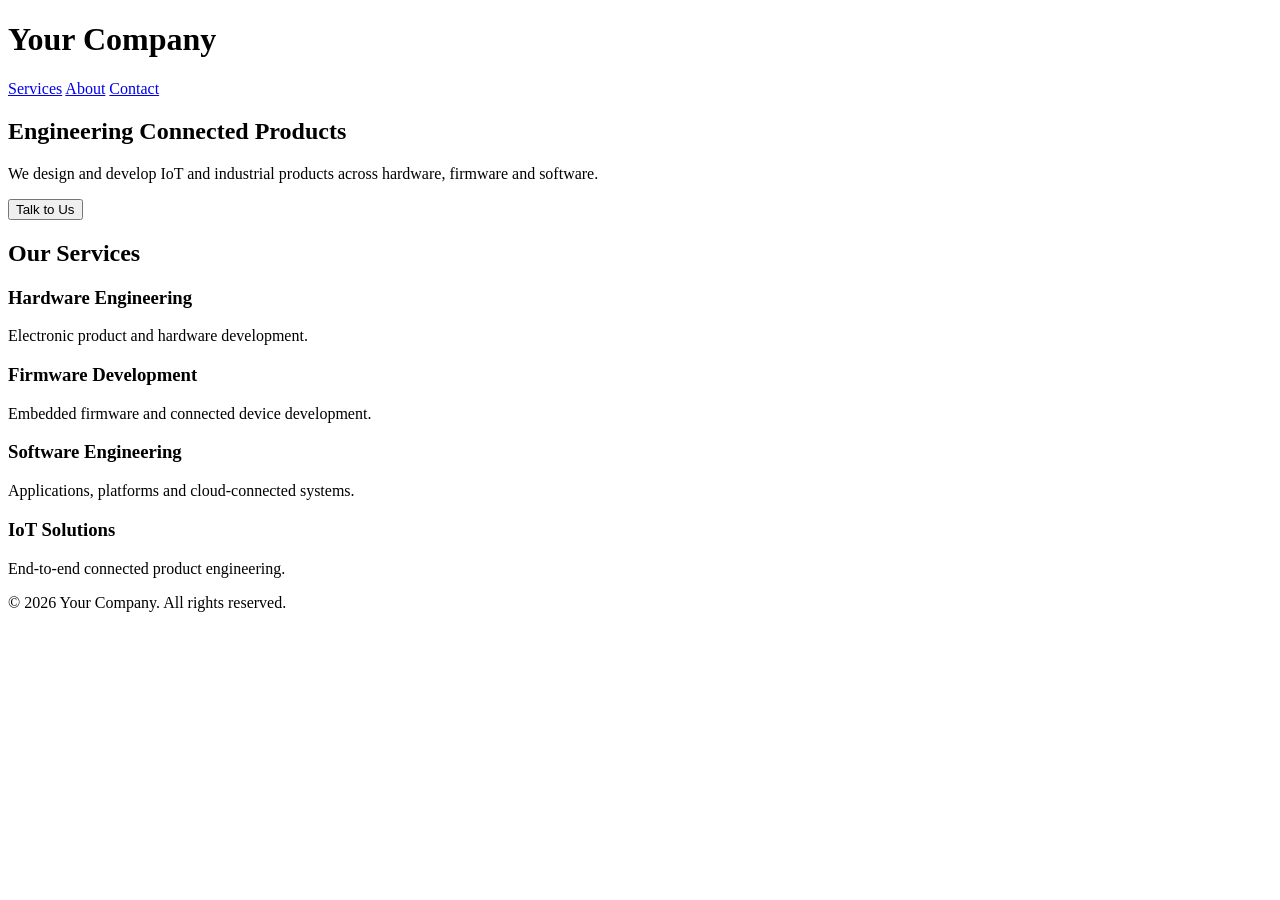
==== index.html @ 6c0aecd8 "Initial company website" ====
<!DOCTYPE html>
<html lang="en">
<head>
    <meta charset="UTF-8">
    <meta name="viewport" content="width=device-width, initial-scale=1.0">
    <title>Your Company | IoT & Product Engineering</title>
</head>

<body>

    <header>
        <h1>Your Company</h1>
        <nav>
            <a href="#services">Services</a>
            <a href="#about">About</a>
            <a href="#contact">Contact</a>
        </nav>
    </header>

    <main>

        <section>
            <h2>Engineering Connected Products</h2>

            <p>
                We design and develop IoT and industrial products
                across hardware, firmware and software.
            </p>

            <button>Talk to Us</button>
        </section>

        <section id="services">
            <h2>Our Services</h2>

            <div>
                <h3>Hardware Engineering</h3>
                <p>Electronic product and hardware development.</p>
            </div>

            <div>
                <h3>Firmware Development</h3>
                <p>Embedded firmware and connected device development.</p>
            </div>

            <div>
                <h3>Software Engineering</h3>
                <p>Applications, platforms and cloud-connected systems.</p>
            </div>

            <div>
                <h3>IoT Solutions</h3>
                <p>End-to-end connected product engineering.</p>
            </div>
        </section>

    </main>

    <footer>
        <p>© 2026 Your Company. All rights reserved.</p>
    </footer>

</body>
</html>
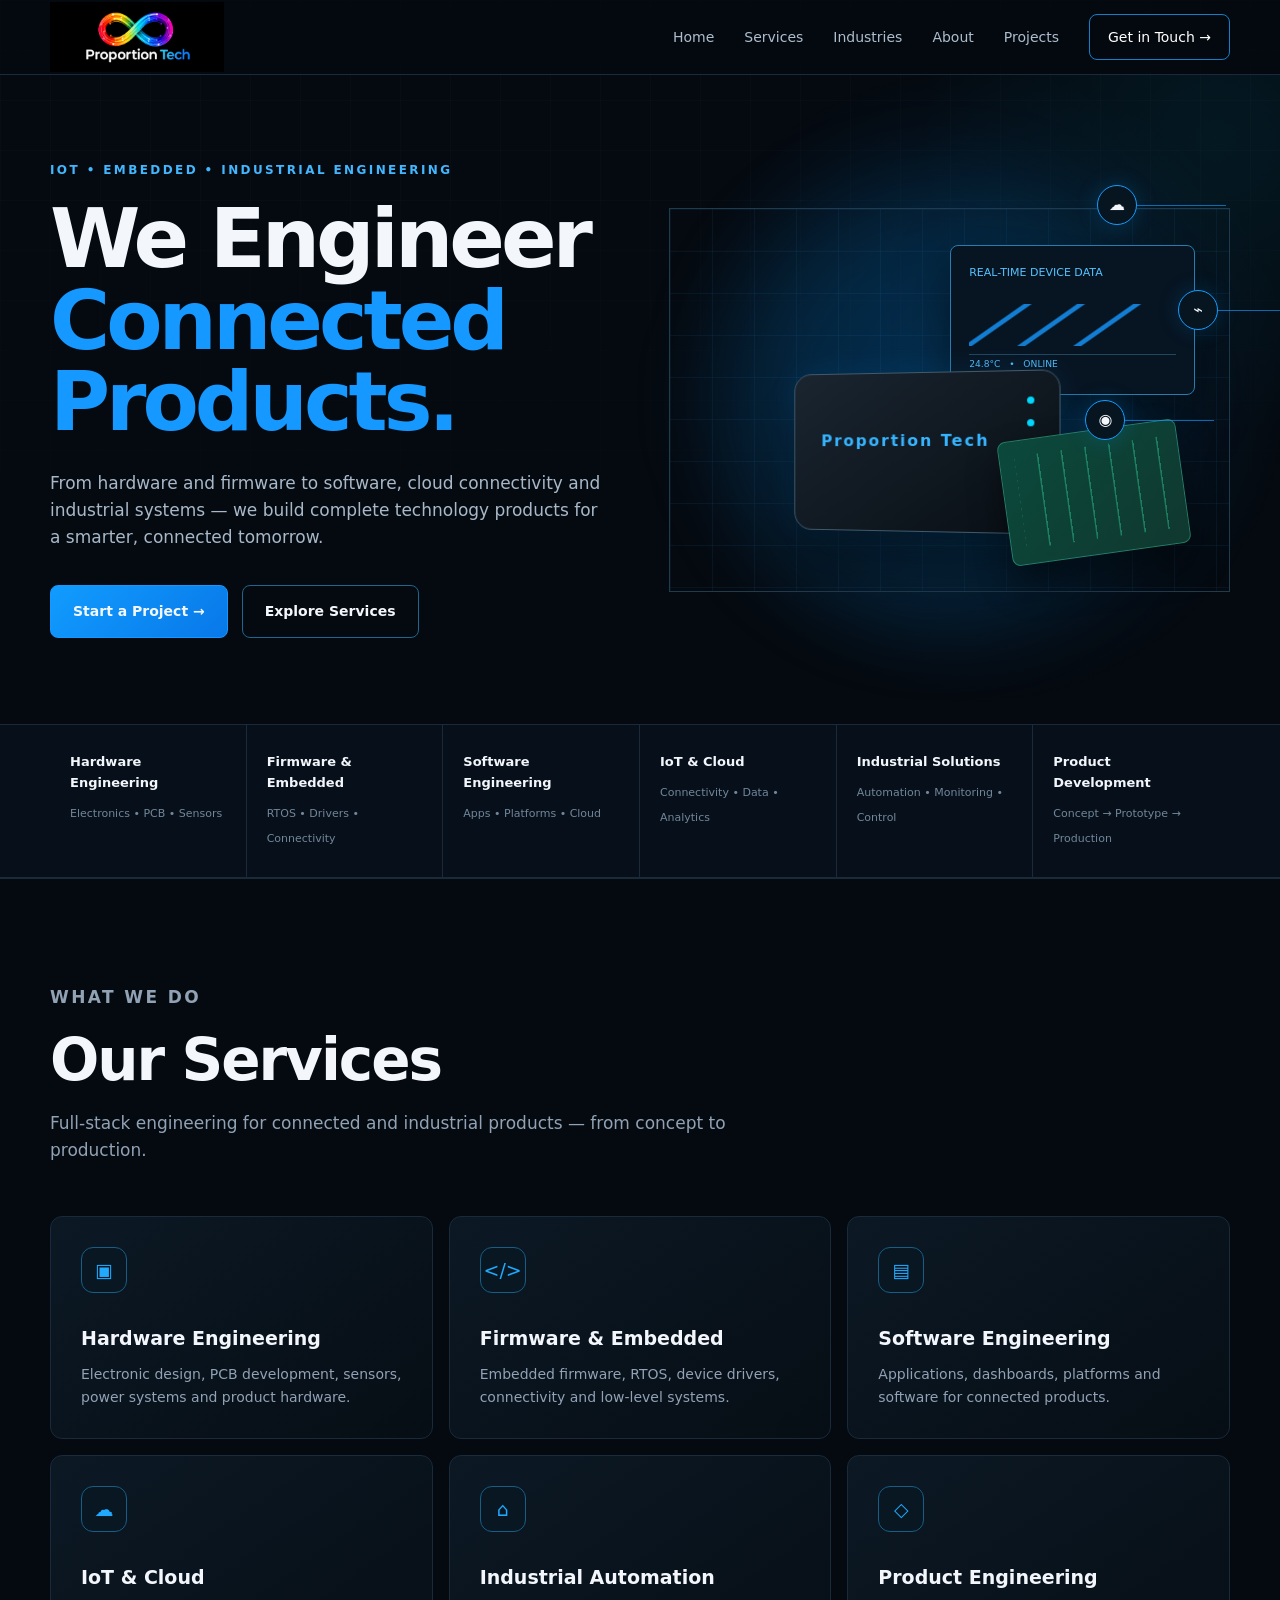
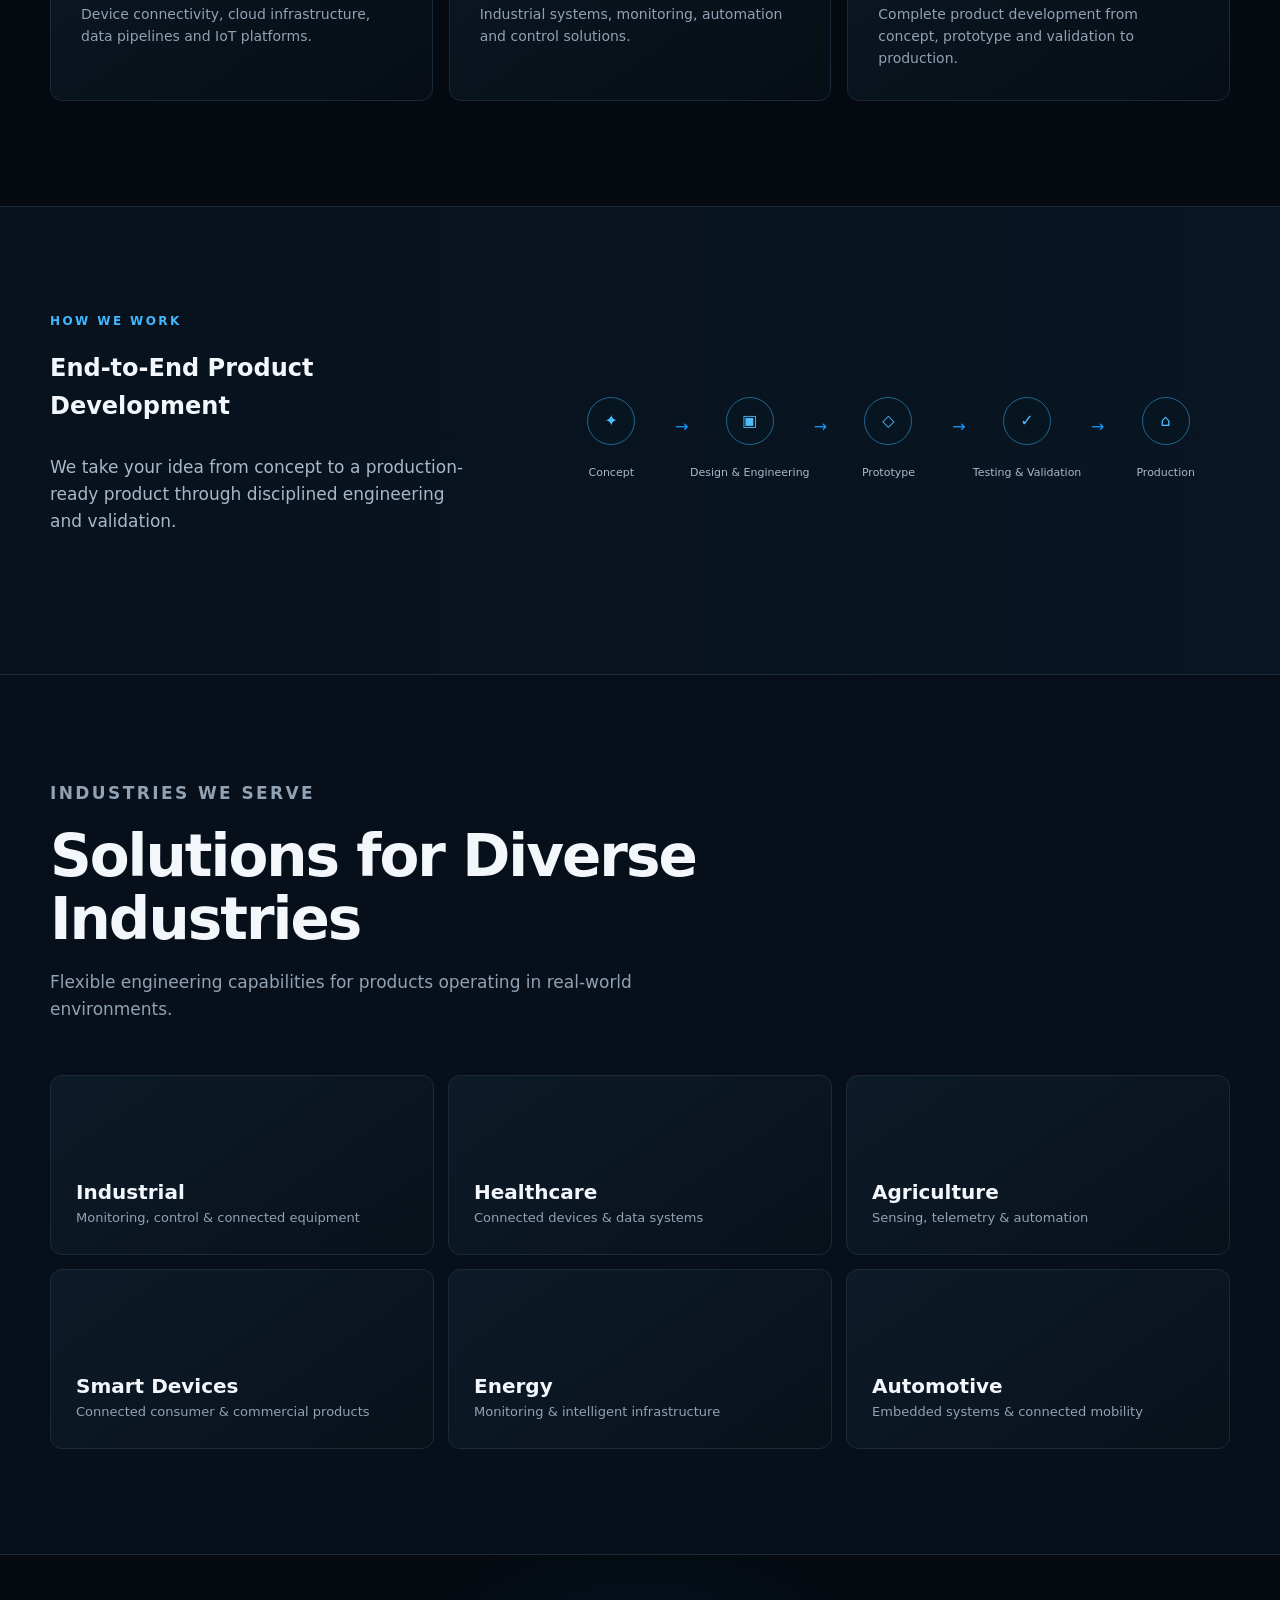
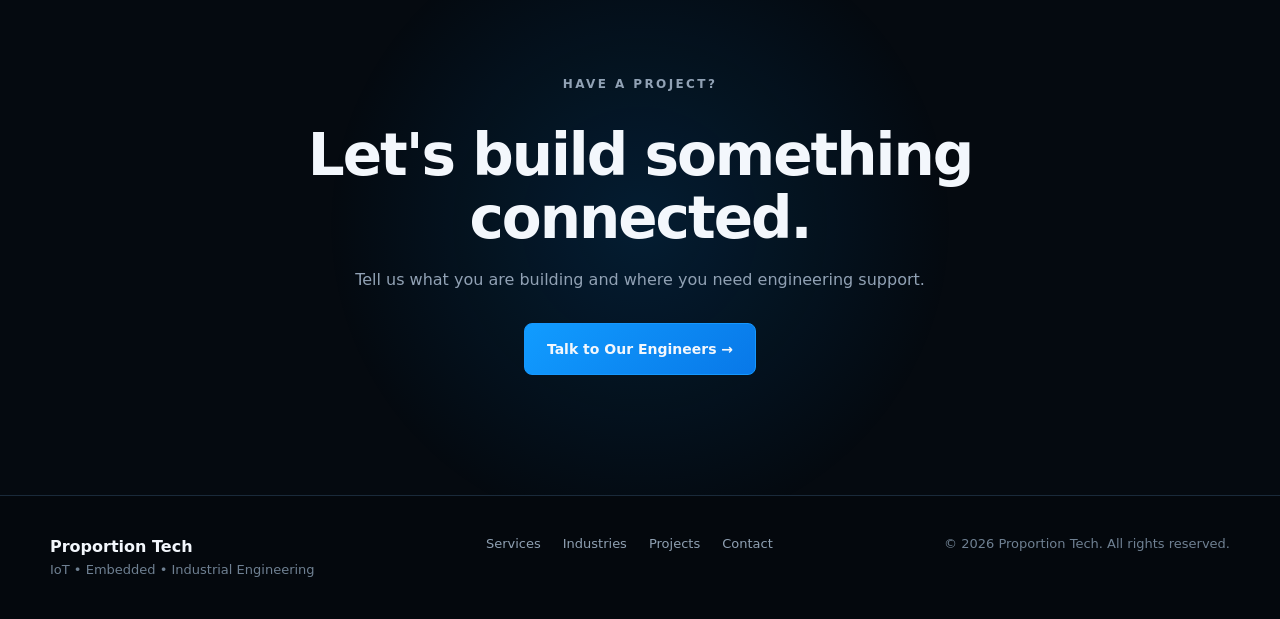
==== commit 0e4b1674: "Added Some Colors and structures" ====
--- a/index.html
+++ b/index.html
@@ -1,64 +1,82 @@
-<!DOCTYPE html>
-<html lang="en">
-<head>
-    <meta charset="UTF-8">
-    <meta name="viewport" content="width=device-width, initial-scale=1.0">
-    <title>Your Company | IoT & Product Engineering</title>
-</head>
+<!doctype html>
+<html lang="en"><head>
+<meta charset="utf-8"><meta name="viewport" content="width=device-width,initial-scale=1">
+<title>Proportion Tech | IoT & Industrial Engineering</title>
+<meta name="description" content="Proportion Tech engineers connected products across hardware, embedded firmware, software, IoT cloud and industrial systems.">
+<link rel="stylesheet" href="css/style.css">
+</head><body>
+<header class="navbar">
+  <div class="container nav-inner">
+    <a class="logo" href="index.html"><img src="assets/ProportionTech_Logo.png" alt="Proportion Tech"></a>
+    <button class="menu-btn" aria-label="Open menu">☰</button>
+    <nav class="nav-links">
+      <a href="index.html">Home</a>
+      <a href="services.html">Services</a>
+      <a href="industries.html">Industries</a>
+      <a href="about.html">About</a>
+      <a href="projects.html">Projects</a>
+      <a href="contact.html" class="nav-cta">Get in Touch →</a>
+    </nav>
+  </div>
+</header>
+<main>
+<section class="hero"><div class="container hero-grid">
+  <div>
+    <p class="eyebrow">IoT • Embedded • Industrial Engineering</p>
+    <h1>We Engineer<br><span>Connected Products.</span></h1>
+    <p class="hero-copy">From hardware and firmware to software, cloud connectivity and industrial systems — we build complete technology products for a smarter, connected tomorrow.</p>
+    <div class="buttons"><a class="btn primary" href="contact.html">Start a Project →</a><a class="btn secondary" href="services.html">Explore Services</a></div>
+  </div>
+  <div class="hero-art" aria-hidden="true">
+    <div class="art-glow"></div><div class="art-grid"></div>
+    <div class="screen">REAL-TIME DEVICE DATA<div class="chart"></div><small>24.8°C &nbsp; • &nbsp; ONLINE</small></div>
+    <div class="device"></div><div class="pcb"></div>
+    <div class="node n1">☁</div><div class="node n2">⌁</div><div class="node n3">◉</div>
+  </div>
+</div></section>
 
-<body>
+<section class="capabilities"><div class="container cap-grid">
+  <div class="cap"><strong>Hardware Engineering</strong><span>Electronics • PCB • Sensors</span></div>
+  <div class="cap"><strong>Firmware & Embedded</strong><span>RTOS • Drivers • Connectivity</span></div>
+  <div class="cap"><strong>Software Engineering</strong><span>Apps • Platforms • Cloud</span></div>
+  <div class="cap"><strong>IoT & Cloud</strong><span>Connectivity • Data • Analytics</span></div>
+  <div class="cap"><strong>Industrial Solutions</strong><span>Automation • Monitoring • Control</span></div>
+  <div class="cap"><strong>Product Development</strong><span>Concept → Prototype → Production</span></div>
+</div></section>
 
-    <header>
-        <h1>Your Company</h1>
-        <nav>
-            <a href="#services">Services</a>
-            <a href="#about">About</a>
-            <a href="#contact">Contact</a>
-        </nav>
-    </header>
+<section class="section"><div class="container">
+  <div class="section-head"><p class="eyebrow">What We Do</p><h2>Our Services</h2><p>Full-stack engineering for connected and industrial products — from concept to production.</p></div>
+  <div class="services-grid">
+    <article class="service"><div class="icon">▣</div><h3>Hardware Engineering</h3><p>Electronic design, PCB development, sensors, power systems and product hardware.</p></article>
+    <article class="service"><div class="icon">&lt;/&gt;</div><h3>Firmware & Embedded</h3><p>Embedded firmware, RTOS, device drivers, connectivity and low-level systems.</p></article>
+    <article class="service"><div class="icon">▤</div><h3>Software Engineering</h3><p>Applications, dashboards, platforms and software for connected products.</p></article>
+    <article class="service"><div class="icon">☁</div><h3>IoT & Cloud</h3><p>Device connectivity, cloud infrastructure, data pipelines and IoT platforms.</p></article>
+    <article class="service"><div class="icon">⌂</div><h3>Industrial Automation</h3><p>Industrial systems, monitoring, automation and control solutions.</p></article>
+    <article class="service"><div class="icon">◇</div><h3>Product Engineering</h3><p>Complete product development from concept, prototype and validation to production.</p></article>
+  </div>
+</div></section>
 
-    <main>
+<section class="section process"><div class="container process-grid">
+  <div><p class="eyebrow">How We Work</p><h2>End-to-End Product Development</h2><p class="hero-copy">We take your idea from concept to a production-ready product through disciplined engineering and validation.</p></div>
+  <div class="steps">
+    <div class="step"><div class="step-icon">✦</div><span>Concept</span></div><div class="step"><div class="step-icon">▣</div><span>Design & Engineering</span></div><div class="step"><div class="step-icon">◇</div><span>Prototype</span></div><div class="step"><div class="step-icon">✓</div><span>Testing & Validation</span></div><div class="step"><div class="step-icon">⌂</div><span>Production</span></div>
+  </div>
+</div></section>
 
-        <section>
-            <h2>Engineering Connected Products</h2>
+<section class="section industries"><div class="container">
+  <div class="section-head"><p class="eyebrow">Industries We Serve</p><h2>Solutions for Diverse Industries</h2><p>Flexible engineering capabilities for products operating in real-world environments.</p></div>
+  <div class="industry-grid">
+    <div class="industry"><strong>Industrial</strong><span>Monitoring, control & connected equipment</span></div><div class="industry"><strong>Healthcare</strong><span>Connected devices & data systems</span></div><div class="industry"><strong>Agriculture</strong><span>Sensing, telemetry & automation</span></div><div class="industry"><strong>Smart Devices</strong><span>Connected consumer & commercial products</span></div><div class="industry"><strong>Energy</strong><span>Monitoring & intelligent infrastructure</span></div><div class="industry"><strong>Automotive</strong><span>Embedded systems & connected mobility</span></div>
+  </div>
+</div></section>
 
-            <p>
-                We design and develop IoT and industrial products
-                across hardware, firmware and software.
-            </p>
-
-            <button>Talk to Us</button>
-        </section>
-
-        <section id="services">
-            <h2>Our Services</h2>
-
-            <div>
-                <h3>Hardware Engineering</h3>
-                <p>Electronic product and hardware development.</p>
-            </div>
-
-            <div>
-                <h3>Firmware Development</h3>
-                <p>Embedded firmware and connected device development.</p>
-            </div>
-
-            <div>
-                <h3>Software Engineering</h3>
-                <p>Applications, platforms and cloud-connected systems.</p>
-            </div>
-
-            <div>
-                <h3>IoT Solutions</h3>
-                <p>End-to-end connected product engineering.</p>
-            </div>
-        </section>
-
-    </main>
-
-    <footer>
-        <p>© 2026 Your Company. All rights reserved.</p>
-    </footer>
-
-</body>
-</html>+<section class="cta"><div class="container"><p class="eyebrow">Have a Project?</p><h2>Let's build something<br>connected.</h2><p>Tell us what you are building and where you need engineering support.</p><a class="btn primary" href="contact.html">Talk to Our Engineers →</a></div></section>
+</main><footer>
+  <div class="container footer-grid">
+    <div><strong>Proportion Tech</strong><p>IoT • Embedded • Industrial Engineering</p></div>
+    <div class="footer-links">
+      <a href="services.html">Services</a><a href="industries.html">Industries</a><a href="projects.html">Projects</a><a href="contact.html">Contact</a>
+    </div>
+    <p>© <span data-year></span> Proportion Tech. All rights reserved.</p>
+  </div>
+</footer><script src="js/script.js"></script></body></html>
--- a/css/style.css
+++ b/css/style.css
@@ -0,0 +1,103 @@
+
+:root{
+  --bg:#050a10;
+  --bg2:#08111b;
+  --panel:#0b1520;
+  --panel2:#0d1a27;
+  --line:#1a2a3a;
+  --text:#f3f7fc;
+  --muted:#91a2b5;
+  --blue:#1598ff;
+  --cyan:#00c7ff;
+  --max:1180px;
+}
+*{box-sizing:border-box;margin:0;padding:0}
+html{scroll-behavior:smooth}
+body{font-family:Inter,ui-sans-serif,system-ui,-apple-system,BlinkMacSystemFont,"Segoe UI",Arial,sans-serif;background:var(--bg);color:var(--text);line-height:1.6}
+body:before{content:"";position:fixed;inset:0;pointer-events:none;background-image:linear-gradient(rgba(255,255,255,.018) 1px,transparent 1px),linear-gradient(90deg,rgba(255,255,255,.018) 1px,transparent 1px);background-size:50px 50px;mask-image:linear-gradient(to bottom,black,transparent 75%);z-index:-1}
+a{text-decoration:none;color:inherit}
+img{max-width:100%;display:block}
+.container{width:min(var(--max),calc(100% - 48px));margin:auto}
+.eyebrow{color:#42b7ff;font-size:12px;font-weight:800;letter-spacing:2.4px;text-transform:uppercase;margin-bottom:18px}
+.section{padding:105px 0;border-top:1px solid var(--line)}
+.section-head{max-width:700px;margin-bottom:52px}
+.section-head h2,.about-copy h2,.cta h2{font-size:clamp(36px,5vw,58px);line-height:1.08;letter-spacing:-2px;margin-bottom:18px}
+.section-head p,.about-copy p{color:var(--muted);font-size:17px}
+.navbar{position:sticky;top:0;z-index:50;background:rgba(5,10,16,.82);backdrop-filter:blur(16px);border-bottom:1px solid var(--line)}
+.nav-inner{height:74px;display:flex;align-items:center;justify-content:space-between}
+.logo{width:174px}
+.nav-links{display:flex;align-items:center;gap:30px}
+.nav-links a{font-size:14px;color:#aebdcd;transition:.25s}
+.nav-links a:hover,.nav-links a.active{color:#fff}
+.nav-cta{padding:11px 18px;border:1px solid #137fca;border-radius:8px;color:#fff!important}
+.menu-btn{display:none;background:none;border:0;color:#fff;font-size:26px}
+.hero{min-height:650px;display:flex;align-items:center;position:relative;overflow:hidden;border-bottom:1px solid var(--line);background:radial-gradient(circle at 76% 48%,rgba(0,142,255,.18),transparent 31%),radial-gradient(circle at 95% 10%,rgba(0,199,255,.08),transparent 22%)}
+.hero-grid{display:grid;grid-template-columns:1fr 1.05fr;gap:45px;align-items:center}
+.hero h1{font-size:clamp(52px,6.5vw,82px);line-height:.99;letter-spacing:-4px;max-width:700px}
+.hero h1 span{color:#1598ff}
+.hero-copy{color:#a8b8c9;font-size:17px;max-width:590px;margin:28px 0 34px}
+.buttons{display:flex;gap:14px;flex-wrap:wrap}
+.btn{display:inline-flex;align-items:center;gap:12px;padding:14px 22px;border-radius:8px;border:1px solid #21658d;font-weight:750;font-size:14px;transition:.25s}
+.btn.primary{background:linear-gradient(135deg,#119cff,#0878e8);border-color:#1598ff}
+.btn.secondary{background:transparent}
+.btn:hover{transform:translateY(-2px);box-shadow:0 10px 35px rgba(0,145,255,.15)}
+.hero-art{height:440px;position:relative}
+.art-glow{position:absolute;width:430px;height:430px;border-radius:50%;background:rgba(0,151,255,.13);filter:blur(45px);left:50%;top:50%;transform:translate(-50%,-50%)}
+.art-grid{position:absolute;inset:28px 0 28px 20px;border:1px solid #203a4e;background-image:linear-gradient(rgba(50,150,220,.08) 1px,transparent 1px),linear-gradient(90deg,rgba(50,150,220,.08) 1px,transparent 1px);background-size:42px 42px}
+.device{position:absolute;left:24%;bottom:88px;width:270px;height:160px;border:1px solid #42596b;border-radius:18px;background:linear-gradient(145deg,#1a2530,#080e14);box-shadow:0 30px 60px rgba(0,0,0,.5),0 0 35px rgba(0,157,255,.15);transform:perspective(700px) rotateY(-10deg)}
+.device:before{content:"Proportion Tech";position:absolute;left:28px;top:55px;color:#36b4ff;font-weight:800;letter-spacing:2px}
+.device:after{content:"";position:absolute;right:24px;top:25px;width:7px;height:7px;border-radius:50%;background:#00d9ff;box-shadow:0 22px #00d9ff,0 44px #00d9ff}
+.pcb{position:absolute;right:8%;bottom:65px;width:180px;height:125px;border:1px solid #257f67;border-radius:8px;background:linear-gradient(135deg,#0b493c,#10382f);transform:rotate(-8deg);box-shadow:0 20px 35px rgba(0,0,0,.45)}
+.pcb:before{content:"";position:absolute;inset:15px;background:repeating-linear-gradient(90deg,transparent 0 22px,rgba(50,220,160,.4) 23px 24px)}
+.screen{position:absolute;right:6%;top:65px;width:245px;height:150px;border:1px solid #287db0;border-radius:8px;background:#071421;box-shadow:0 20px 50px rgba(0,0,0,.5);padding:18px;color:#55c2ff;font-size:11px}
+.chart{height:60px;margin-top:14px;border-bottom:1px solid #21475e;position:relative;overflow:hidden}
+.chart:after{content:"";position:absolute;left:0;right:0;bottom:8px;height:42px;background:linear-gradient(145deg,transparent 20%,#1598ff 21% 23%,transparent 24% 40%,#1598ff 41% 43%,transparent 44% 61%,#1598ff 62% 64%,transparent 65%);opacity:.8}
+.node{position:absolute;width:40px;height:40px;border:1px solid #139dff;border-radius:50%;display:grid;place-items:center;background:#071521;box-shadow:0 0 22px rgba(0,157,255,.2)}
+.node:after{content:"";position:absolute;height:1px;width:90px;background:#1598ff;left:38px;top:19px;opacity:.65}
+.node.n1{right:16%;top:5px}.node.n2{right:2%;top:110px}.node.n3{right:18%;top:220px}
+.capabilities{border-bottom:1px solid var(--line);background:#07101a}
+.cap-grid{display:grid;grid-template-columns:repeat(6,1fr)}
+.cap{padding:27px 20px;border-right:1px solid var(--line)}
+.cap:last-child{border:0}
+.cap strong{display:block;font-size:13px;margin-bottom:5px}
+.cap span{font-size:11px;color:#71869a}
+.services-grid{display:grid;grid-template-columns:repeat(3,1fr);gap:16px}
+.service{padding:30px;border:1px solid var(--line);border-radius:12px;background:linear-gradient(145deg,rgba(13,26,39,.9),rgba(7,14,22,.9));transition:.25s}
+.service:hover{border-color:#216f9d;transform:translateY(-4px)}
+.icon{width:46px;height:46px;border:1px solid #175e87;border-radius:12px;display:grid;place-items:center;color:#20a9ff;font-size:19px;margin-bottom:30px;background:#081722}
+.service h3{font-size:19px;margin-bottom:10px}
+.service p{font-size:14px;color:var(--muted)}
+.process{background:linear-gradient(90deg,#07121d,#091522)}
+.process-grid{display:grid;grid-template-columns:1fr 1.6fr;gap:70px;align-items:center}
+.steps{display:grid;grid-template-columns:repeat(5,1fr);gap:10px}
+.step{text-align:center;position:relative}
+.step:not(:last-child):after{content:"→";position:absolute;right:-13px;top:17px;color:#1598ff}
+.step-icon{width:48px;height:48px;border:1px solid #21658d;border-radius:50%;display:grid;place-items:center;margin:0 auto 13px;color:#4bbdff;background:#071521}
+.step span{font-size:11px;color:#aab9c8}
+.industries{background:#07101a}
+.industry-grid{display:grid;grid-template-columns:repeat(3,1fr);gap:14px}
+.industry{min-height:180px;border:1px solid var(--line);border-radius:12px;padding:25px;display:flex;flex-direction:column;justify-content:end;background:linear-gradient(145deg,#0d1b28,#08111a)}
+.industry strong{font-size:20px}.industry span{font-size:13px;color:var(--muted)}
+.projects-grid{display:grid;grid-template-columns:repeat(3,1fr);gap:18px}
+.project{border:1px solid var(--line);border-radius:12px;overflow:hidden;background:#09131d}
+.project-visual{height:190px;background:radial-gradient(circle at 50% 50%,rgba(0,160,255,.24),transparent 45%),#07111a;display:grid;place-items:center;color:#28b1ff;font-size:52px}
+.project-body{padding:24px}.project-body h3{margin-bottom:8px}.project-body p{font-size:13px;color:var(--muted)}
+.about{padding:110px 0;border-top:1px solid var(--line);background:#09131d}
+.about-grid{display:grid;grid-template-columns:1fr 1fr;gap:100px}
+.about-copy p{margin-bottom:18px}
+.metrics{display:grid;grid-template-columns:1fr 1fr;gap:12px}
+.metric{padding:25px;border:1px solid var(--line);background:#07111a;border-radius:10px}
+.metric b{font-size:32px;color:#31b0ff;display:block}.metric span{font-size:13px;color:var(--muted)}
+.cta{text-align:center;padding:120px 0;border-top:1px solid var(--line);background:radial-gradient(circle at center,rgba(0,130,230,.16),transparent 45%)}
+.cta p{color:var(--muted);max-width:600px;margin:0 auto 30px}
+footer{border-top:1px solid var(--line);padding:38px 0;background:#04080d}
+.footer-grid{display:flex;justify-content:space-between;gap:30px}.footer-grid p{color:#6f8092;font-size:13px}.footer-links{display:flex;gap:22px;font-size:13px;color:#8fa0b2}
+.page-hero{padding:95px 0 75px;border-bottom:1px solid var(--line);background:radial-gradient(circle at 75% 20%,rgba(0,150,255,.14),transparent 30%)}
+.page-hero h1{font-size:clamp(45px,6vw,72px);letter-spacing:-3px;line-height:1.02}
+.page-hero p{color:var(--muted);font-size:17px;max-width:680px;margin-top:20px}
+.form{display:grid;grid-template-columns:1fr 1fr;gap:18px;max-width:800px}.field{display:flex;flex-direction:column;gap:8px}.field.full{grid-column:1/-1}.field label{font-size:13px;color:#aebdcd}.field input,.field textarea{background:#08131e;border:1px solid var(--line);border-radius:8px;padding:14px;color:#fff;font:inherit;outline:none}.field textarea{min-height:150px;resize:vertical}.field input:focus,.field textarea:focus{border-color:#188fd0}
+@media(max-width:950px){
+ .nav-links{gap:17px}.hero-grid,.process-grid,.about-grid{grid-template-columns:1fr}.hero{padding:80px 0}.hero-art{margin-top:15px}.cap-grid{grid-template-columns:repeat(3,1fr)}.cap:nth-child(3){border-right:0}.services-grid,.projects-grid,.industry-grid{grid-template-columns:1fr 1fr}
+}
+@media(max-width:700px){
+ .container{width:min(var(--max),calc(100% - 30px))}.menu-btn{display:block}.nav-links{display:none;position:absolute;left:15px;right:15px;top:70px;background:#08111a;border:1px solid var(--line);padding:18px;flex-direction:column;align-items:stretch}.nav-links.open{display:flex}.nav-cta{text-align:center}.hero h1{letter-spacing:-2.5px}.hero-art{height:340px}.art-grid{inset:15px 0}.device{left:8%;bottom:45px;width:205px;height:125px}.pcb{right:0;bottom:35px;width:135px;height:95px}.screen{right:0;top:25px;width:175px;height:105px}.node{display:none}.cap-grid,.services-grid,.projects-grid,.industry-grid,.form{grid-template-columns:1fr}.cap{border-right:0;border-bottom:1px solid var(--line)}.step span{font-size:9px}.step:not(:last-child):after{display:none}.steps{gap:2px}.about-grid{gap:40px}.footer-grid{flex-direction:column}.footer-links{flex-wrap:wrap}.field.full{grid-column:auto}}
